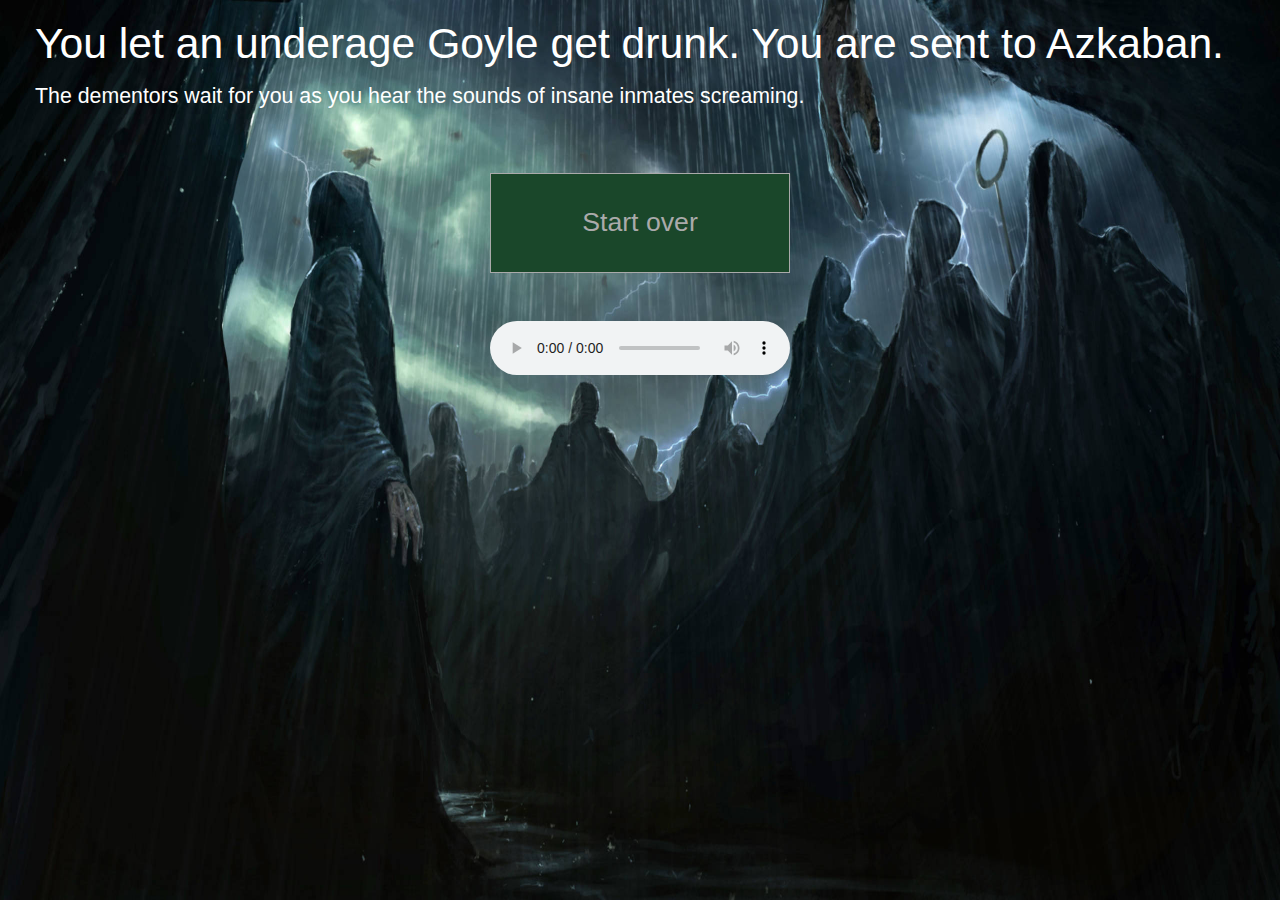
==== azkaban.html @ 2ef097f8 "almost final" ====
<!DOCTYPE html>
<html lang="en">
  <head>
    <meta charset="UTF-8" />
    <meta http-equiv="X-UA-Compatible" content="IE=edge" />
    <meta name="viewport" content="width=device-width, initial-scale=1.0" />
    <link rel="stylesheet" href="/styles/normalize.css" />
    <link rel="stylesheet" href="/styles/main.css" />
    <script type="text/javascript" src="scripts/scripts.js"></script>
    <title>Goyle's Journey</title>
  </head>
  <body>
    <div class="absolute-container">
      <table id="main-container">
        <tr>
          <td valign="top">
            <div class="title text-white">
              You let an underage Goyle get drunk. You are sent to Azkaban.
            </div>
            <div class="textbox-sm text-white">
              The dementors wait for you as you hear the sounds of insane
              inmates screaming.
            </div>
            <div class="game-container">
              <div class="game-img-container">
                <div class="btn-container-1">
                  <a href="home.html">
                    <button id="enter-btn">Start over</button>
                  </a>
                </div>
              </div>
              <audio controls autoplay class="bgm">
                <source src="horse.ogg" type="audio/ogg" />
                Your browser does not support the audio element.
              </audio>
            </div>
          </td>
        </tr>
        <tr></tr>
      </table>
    </div>

    <img src="images/azkaban.jpg" alt="" id="azkaban" />
  </body>
</html>
---- styles/main.css ----
body {
  font-family: 'Trebuchet MS', 'Lucida Sans Unicode', 'Lucida Grande',
    'Lucida Sans', Arial, sans-serif;
}

#goyle {
  max-width: 200px;
}

.script-container {
  display: flex;
  box-sizing: border-box;
  border: 2px #082b14 solid;
}

.script-box {
  width: 100%;
}

.script {
  position: absolute;
  z-index: 1;
  font-size: 20pt;
  padding: 1rem;
  color: #aaaaaa;
}

.script-bg {
  width: 100%;
  height: 100%;
  background-color: #2a623d;
  opacity: 60%;
}

#dungeon {
  position: absolute;
  height: 100vh;
  width: 100%;
  opacity: 80%;
  z-index: -1;
}

#azkaban {
  position: absolute;
  height: 100vh;
  width: 100%;
  z-index: -1;
}

.title {
  font-size: 32pt;
  padding: 2rem;
  padding-bottom: 0rem;
  padding-top: 1rem;
  color: #aaaaaa;
}

.textbox-sm {
  width: 100%;
  font-size: 16pt;
  box-sizing: border-box;
  padding: 2rem;
  padding-top: 1rem;
  color: #aaaaaa;
}

.absolute-container {
  position: absolute;
  height: 100vh;
}

.game-container {
  display: flex;
  flex-direction: column;
  justify-content: center;
  align-items: center;
}

.game-img-container {
  max-width: 300px;
  max-height: 300px;
}

#fluffy {
  width: 100%;
}

#main-container {
  height: 100%;
  width: 100vw;
}

.btn-container-1 {
  display: flex;
  margin-top: 2rem;
}

.btn-container-2 {
  display: flex;
  width: 100vw;
  justify-content: center;
  align-items: center;
  margin-top: 2rem;
}

#enter-btn {
  box-sizing: border-box;
  width: 300px;
  height: 100px;
  font-size: 20pt;
  background-color: #1a472a;
  border: 1px #aaaaaa solid;
  color: #aaaaaa;
  cursor: pointer;
}

.fluffy-btn {
  box-sizing: border-box;
  margin: 1.5rem;
  width: 300px;
  height: 100px;
  border: 1px #aaaaaa solid;
  font-size: 20pt;
  background-color: #1a472a;
  color: #aaaaaa;
  cursor: pointer;
}

#fluffy-next {
  display: none;
  background-color: darkkhaki;
}

#devilssnare {
  width: 100%;
}

#devil-next {
  display: none;
  background-color: darkkhaki;
}

#potions {
  width: 100%;
}

#potion-next {
  display: none;
  background-color: darkkhaki;
}

#potion-grave {
  display: none;
  background-color: darkkhaki;
}

#potion-azkaban {
  display: none;
  background-color: darkkhaki;
}

#potion-forward {
  display: none;
  background-color: darkkhaki;
}

#potion-backward {
  display: none;
  background-color: darkkhaki;
}

.grave-btn {
  /* display: none; */
  box-sizing: border-box;
  margin: 1rem;
  width: 400px;
  height: 100px;
  border: 1px #aaaaaa solid;
  font-size: 20pt;
  background-color: #1a472a;
  color: #aaaaaa;
  cursor: pointer;
}

.potion-btn {
  box-sizing: border-box;
  margin: 1rem;
  width: 100px;
  height: 100px;
  border: 1px #aaaaaa solid;
  font-size: 20pt;
  background-color: #1a472a;
  color: #aaaaaa;
  cursor: pointer;
}

.text-white {
  color: white;
}

.bgm {
  margin-top: 3rem;
}

#guys {
  max-height: 300px;
  margin: auto;
}

.guys-container {
  display: flex;
  justify-content: center;
}
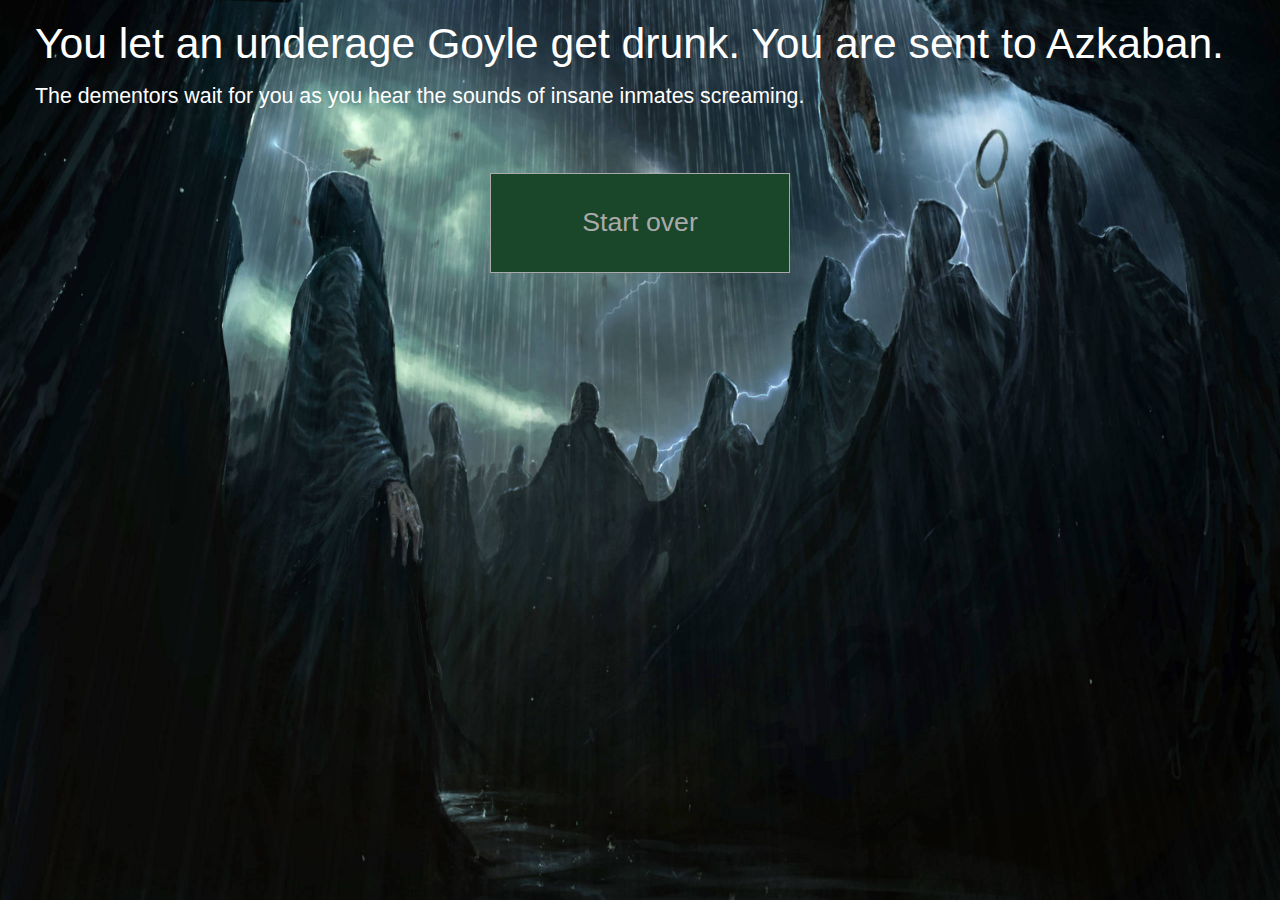
==== commit 733787a6: "webring" ====
--- a/azkaban.html
+++ b/azkaban.html
@@ -4,8 +4,8 @@
     <meta charset="UTF-8" />
     <meta http-equiv="X-UA-Compatible" content="IE=edge" />
     <meta name="viewport" content="width=device-width, initial-scale=1.0" />
-    <link rel="stylesheet" href="/styles/normalize.css" />
-    <link rel="stylesheet" href="/styles/main.css" />
+    <link rel="stylesheet" href="styles/normalize.css" />
+    <link rel="stylesheet" href="styles/main.css" />
     <script type="text/javascript" src="scripts/scripts.js"></script>
     <title>Goyle's Journey</title>
   </head>
@@ -24,15 +24,11 @@
             <div class="game-container">
               <div class="game-img-container">
                 <div class="btn-container-1">
-                  <a href="home.html">
+                  <a href="index.html">
                     <button id="enter-btn">Start over</button>
                   </a>
                 </div>
               </div>
-              <audio controls autoplay class="bgm">
-                <source src="horse.ogg" type="audio/ogg" />
-                Your browser does not support the audio element.
-              </audio>
             </div>
           </td>
         </tr>
--- a/styles/main.css
+++ b/styles/main.css
@@ -211,3 +211,54 @@
   display: flex;
   justify-content: center;
 }
+
+#portkey {
+  position: absolute;
+  right: 40px;
+  bottom: 250px;
+  width: 50px;
+}
+
+#portkey:hover {
+  /* Start the shake animation and make the animation last for 0.5 seconds */
+  animation: shake 0.5s;
+
+  /* When the animation is finished, start again */
+  animation-iteration-count: infinite;
+}
+
+@keyframes shake {
+  0% {
+    transform: translate(1px, 1px) rotate(0deg);
+  }
+  10% {
+    transform: translate(-1px, -2px) rotate(-1deg);
+  }
+  20% {
+    transform: translate(-3px, 0px) rotate(1deg);
+  }
+  30% {
+    transform: translate(3px, 2px) rotate(0deg);
+  }
+  40% {
+    transform: translate(1px, -1px) rotate(1deg);
+  }
+  50% {
+    transform: translate(-1px, 2px) rotate(-1deg);
+  }
+  60% {
+    transform: translate(-3px, 1px) rotate(0deg);
+  }
+  70% {
+    transform: translate(3px, 1px) rotate(-1deg);
+  }
+  80% {
+    transform: translate(-1px, -1px) rotate(1deg);
+  }
+  90% {
+    transform: translate(1px, 2px) rotate(0deg);
+  }
+  100% {
+    transform: translate(1px, -2px) rotate(-1deg);
+  }
+}
